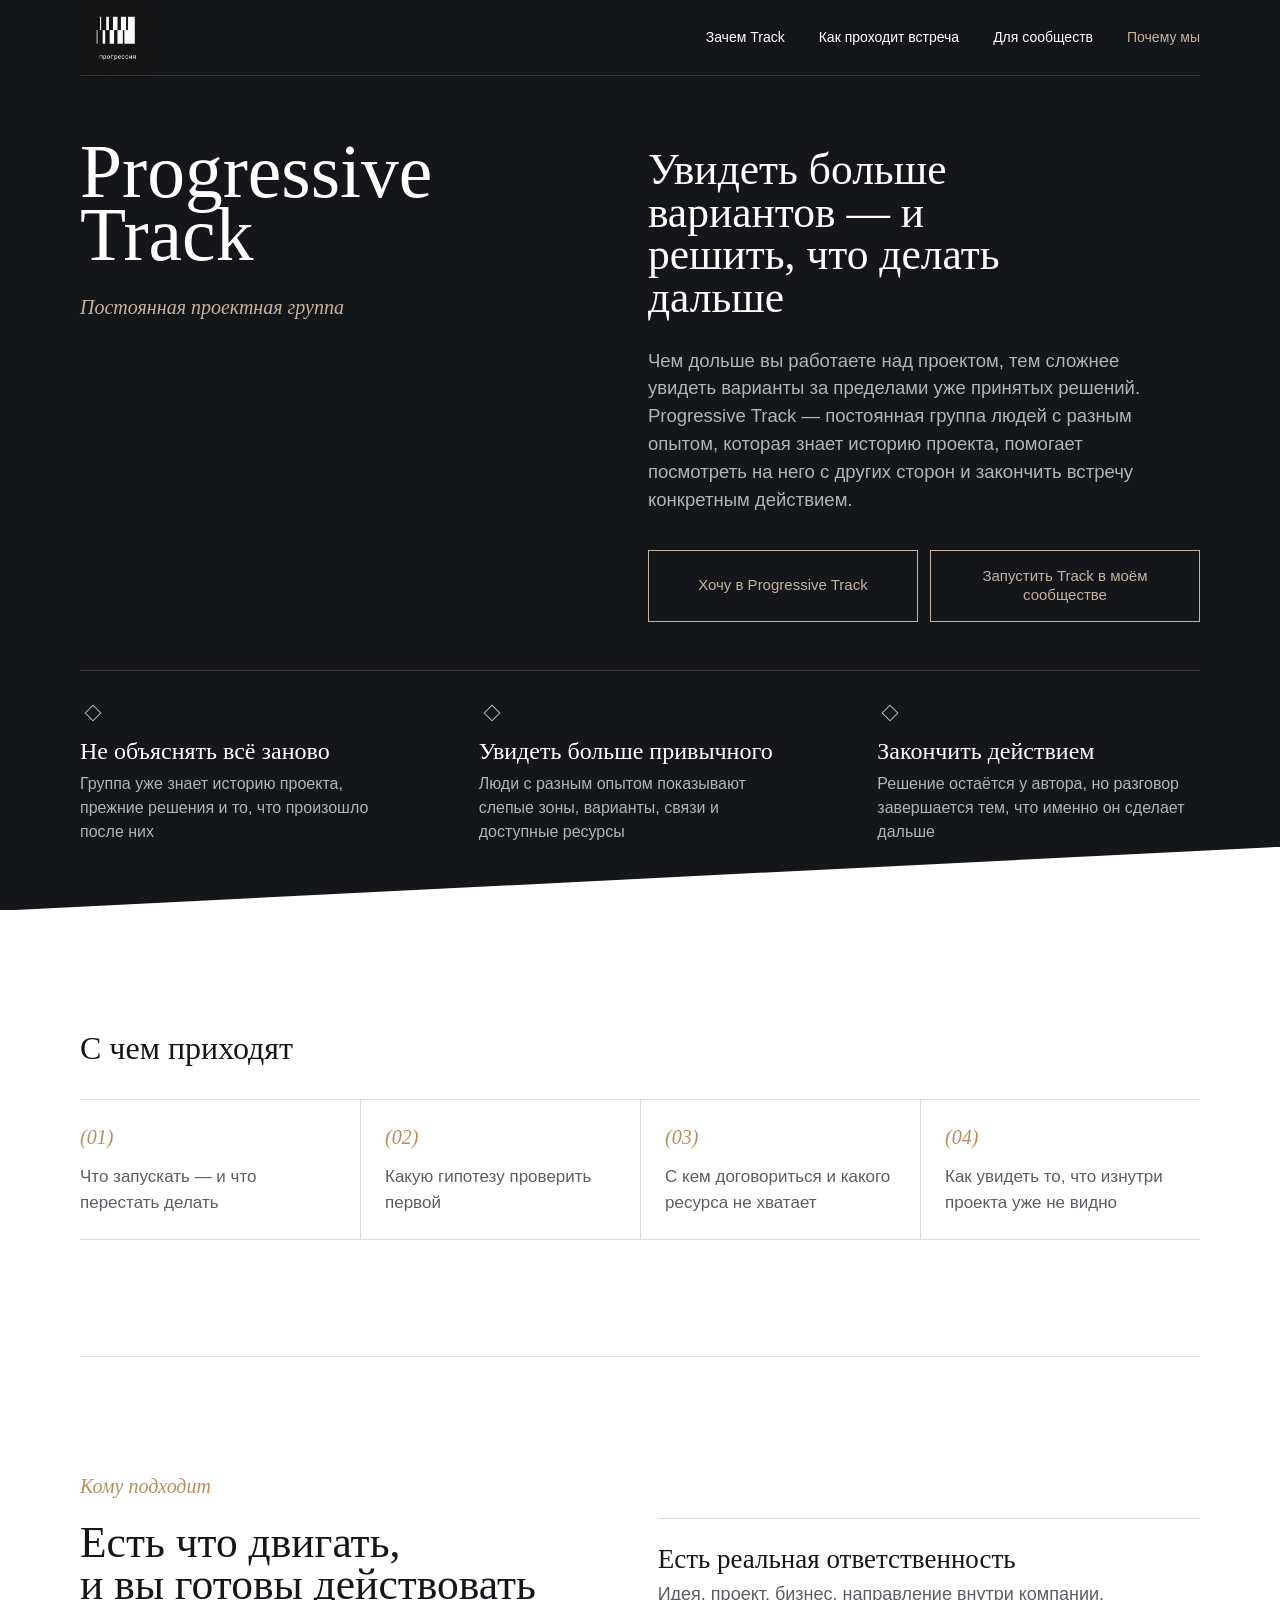
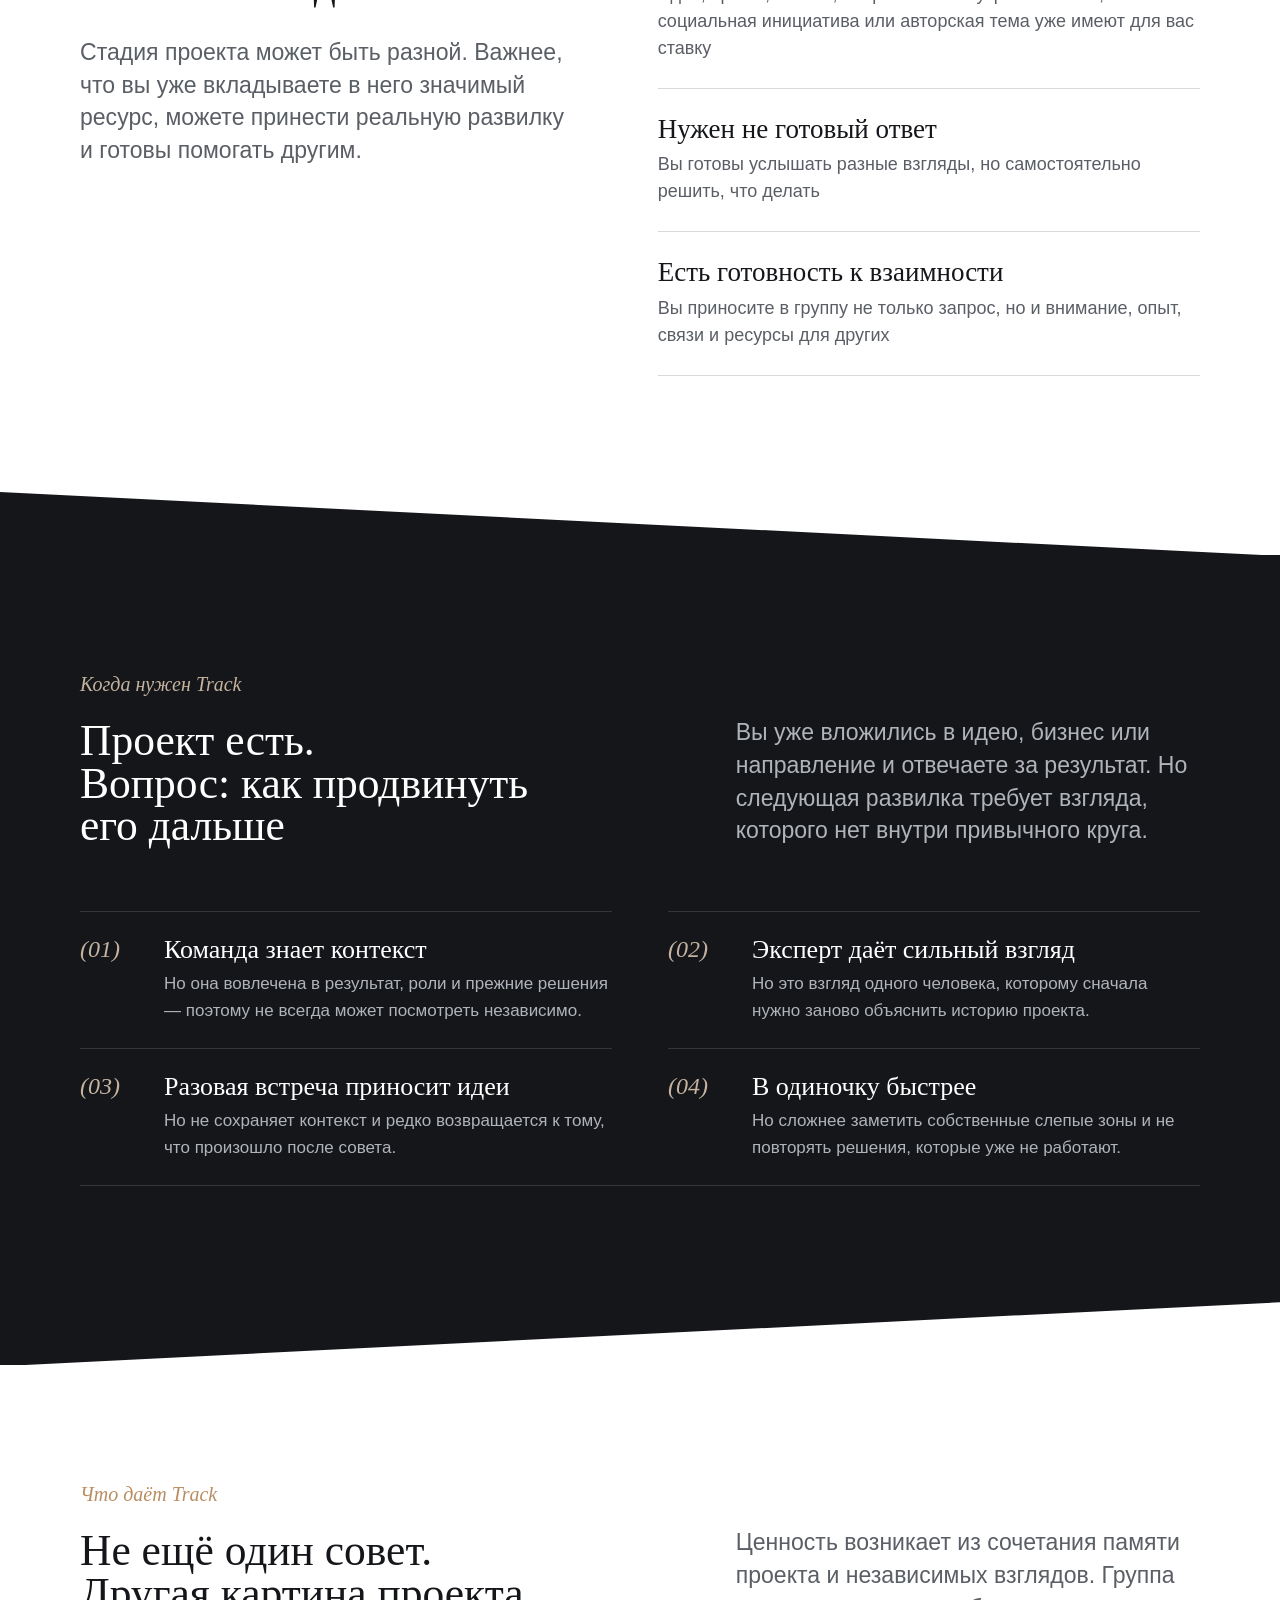
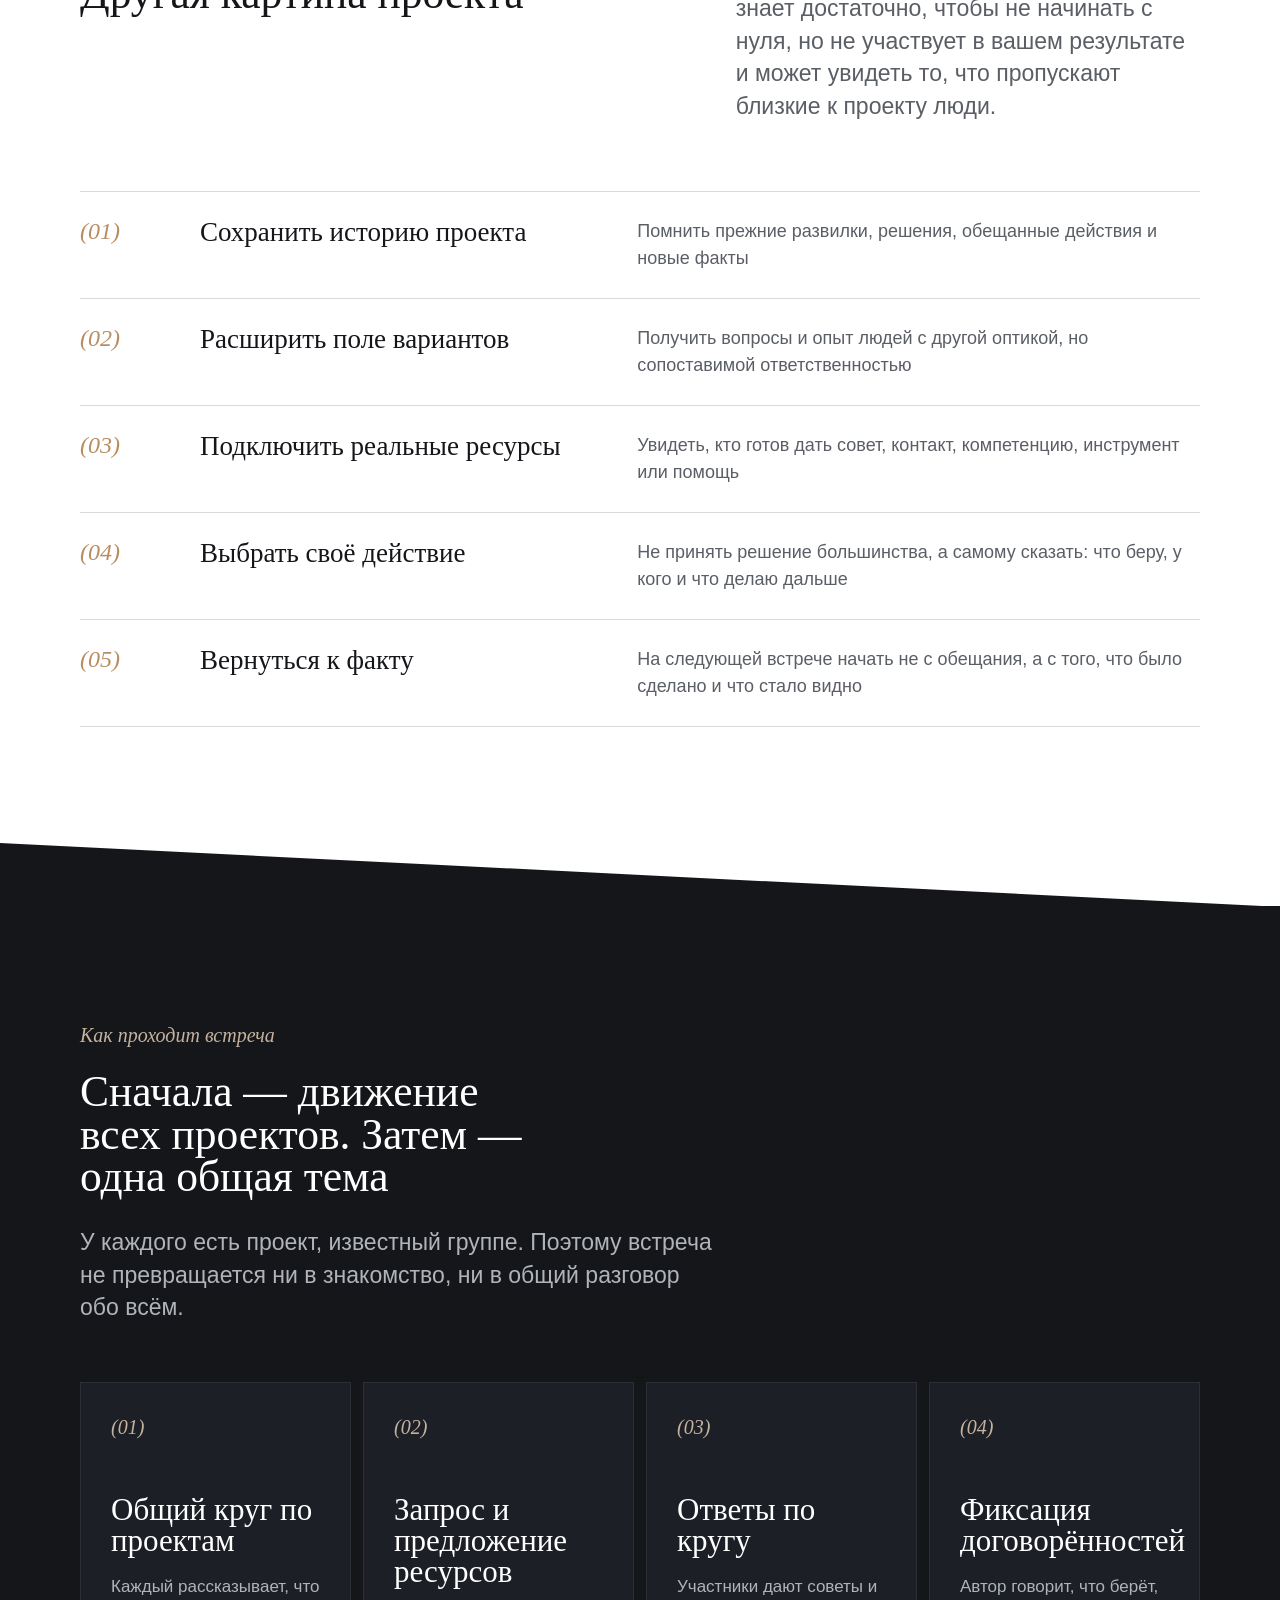
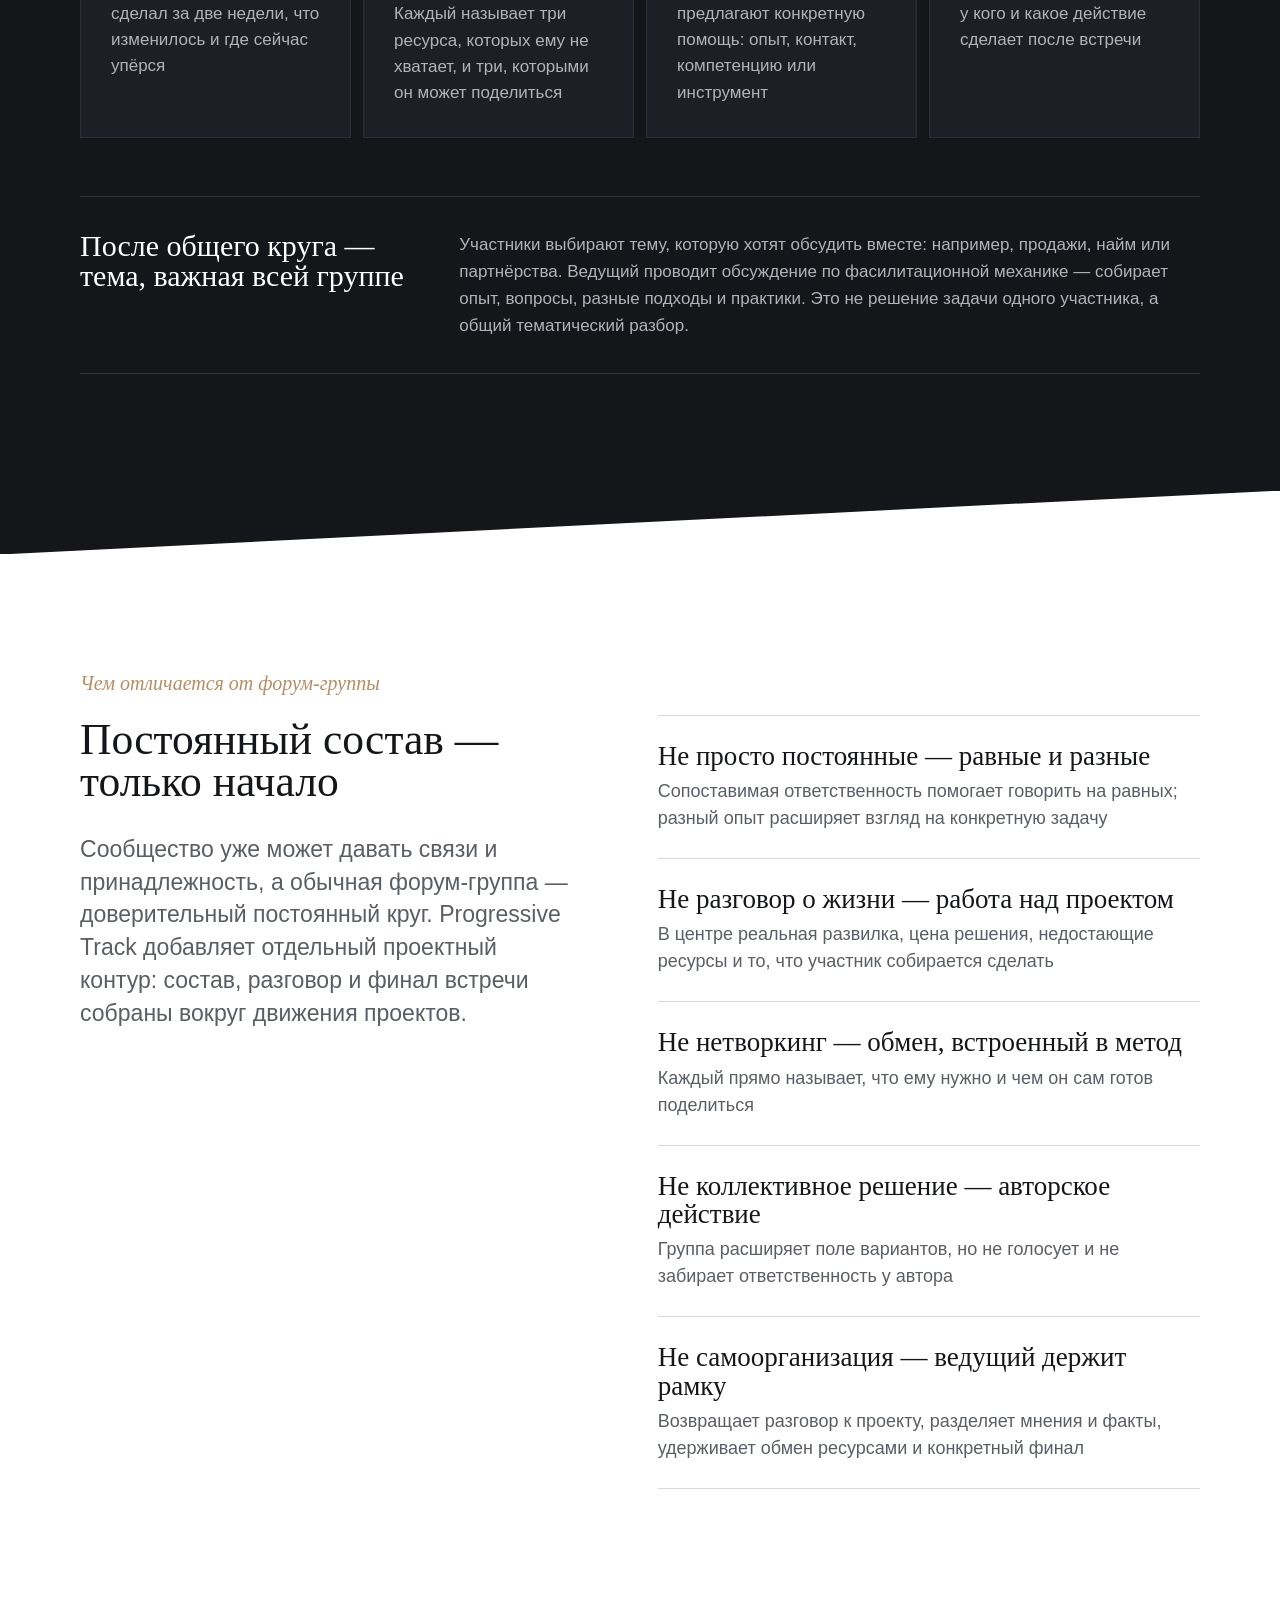
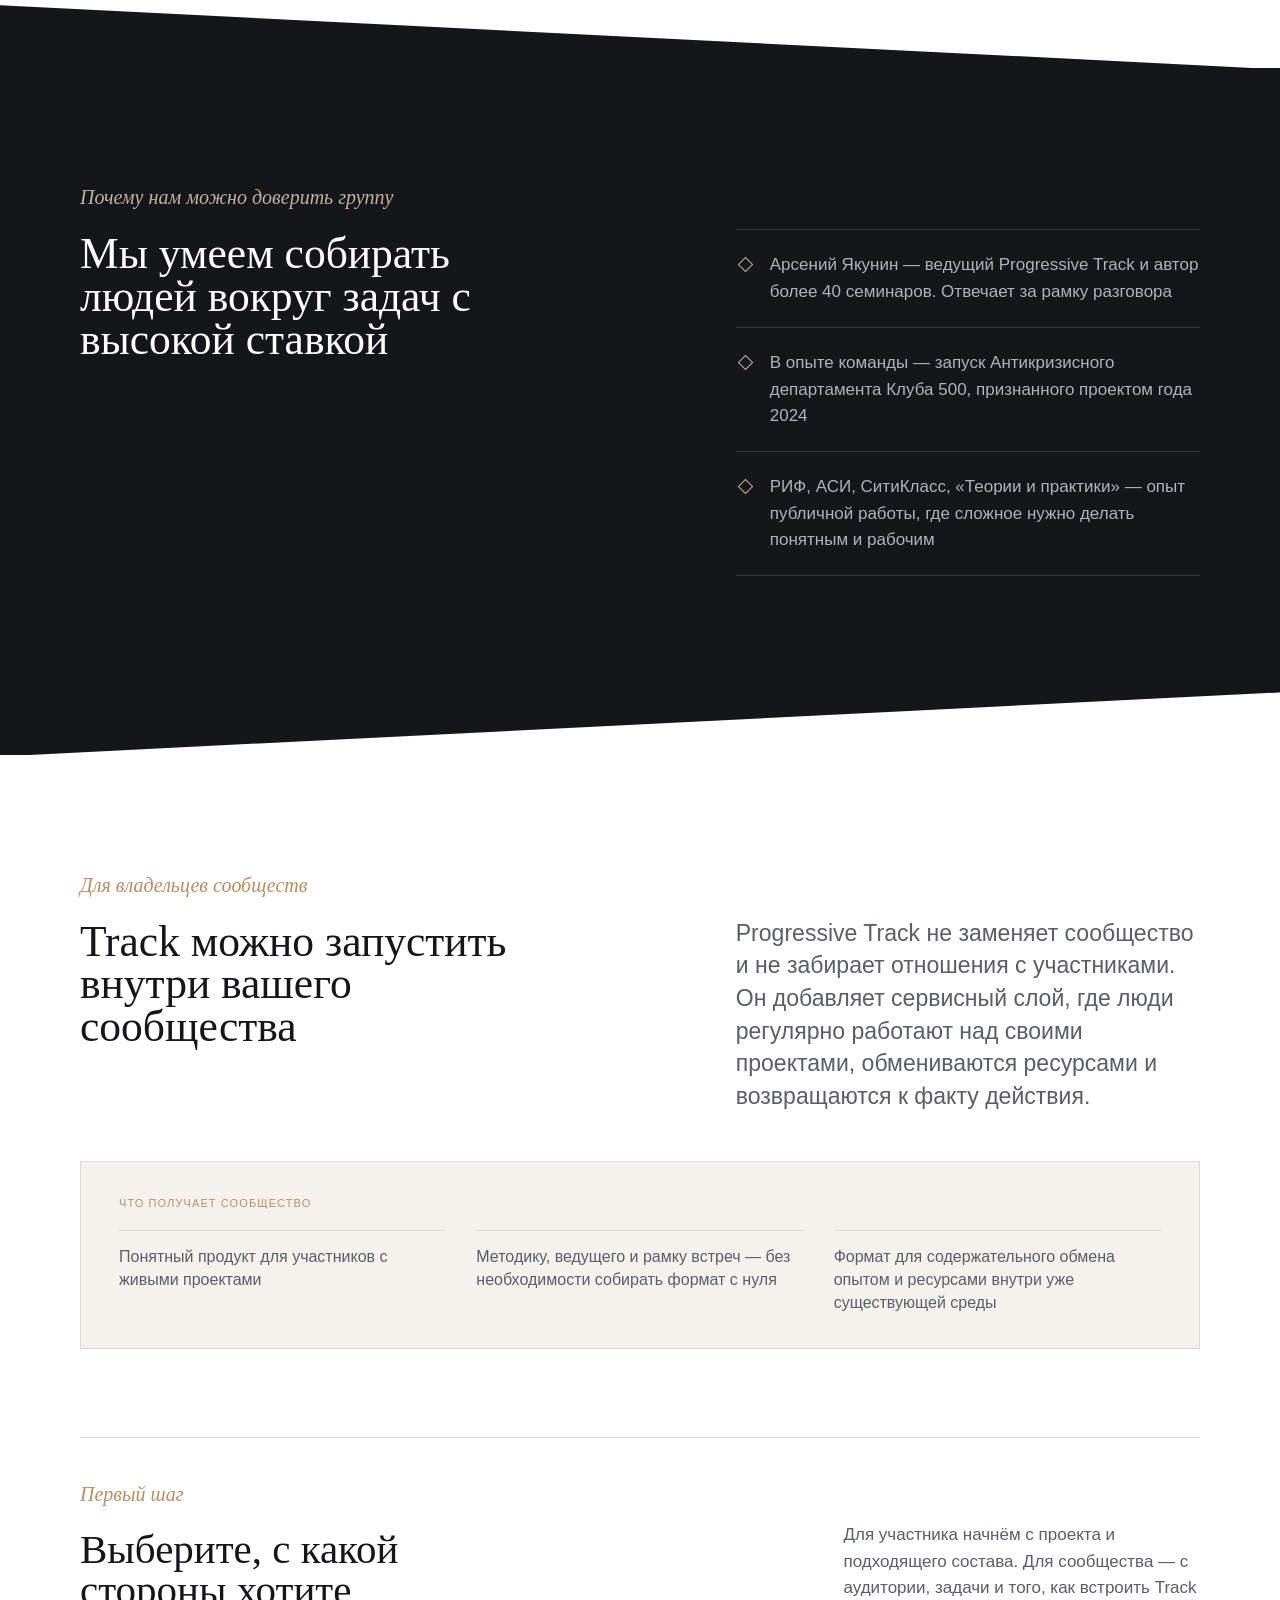
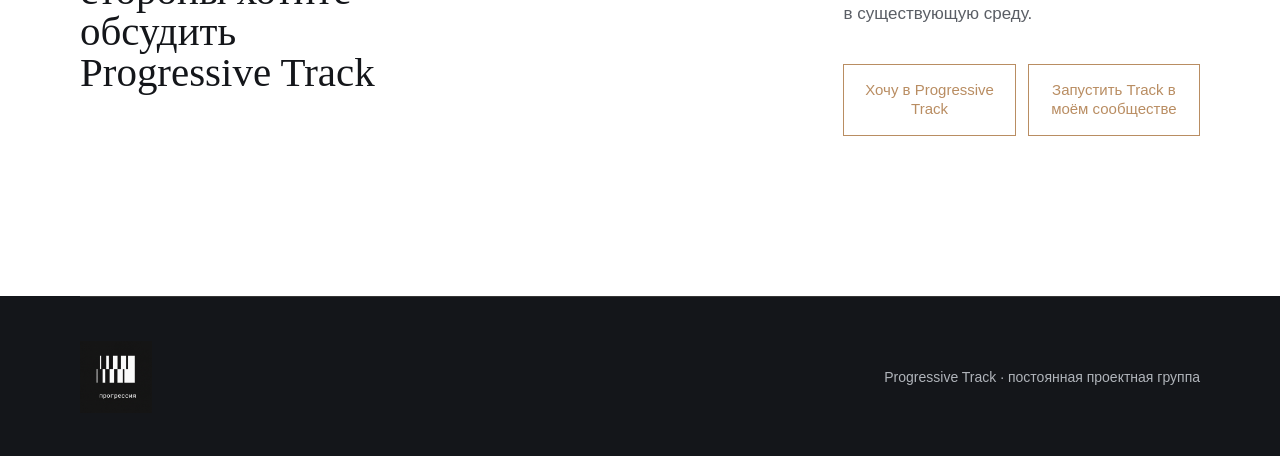
==== Progression/Progressive_Track/index.html @ 13e454b9 "Publish Progressive Track landing" ====
<!doctype html>
<html lang="ru">
<head>
  <meta charset="utf-8">
  <meta name="viewport" content="width=device-width,initial-scale=1">
  <meta name="description" content="Progressive Track — постоянная проектная группа, которая помогает увидеть варианты, выбрать действие и двигать значимый проект.">
  <title>Progressive Track — группа для решений и действий по проекту</title>
  <style>
    :root {
      --am-color-bg-dark: #14161A;
      --am-color-bg-panel: #1E1E1E;
      --am-color-bg-card: #1C1F26;
      --am-color-bg-light: #FFFFFF;
      --am-color-bg-warm: #F5F2EE;
      --am-color-accent: #C5B29F;
      --am-color-accent-strong: #B98D62;
      --am-color-text: #FFFFFF;
      --am-color-text-dark: #14161A;
      --am-color-muted: #B0B4BA;
      --am-color-text-muted-light: #5A5E65;
      --am-color-dim: #6A6E75;
      --am-color-line-light: #D9D9D9;
      --am-color-line-dark: #363636;
      --am-color-line-subtle: #2C2F35;
      --am-font-heading: "Cormorant", Georgia, "Times New Roman", serif;
      --am-font-body: "Manrope", "Helvetica Neue", Arial, sans-serif;
      --am-line: .5px;
      --am-diagonal-height: clamp(46px, 5vw, 76px);
      --page-wide: 1120px;
      --page-reading: 800px;
    }

    * { box-sizing: border-box; }

    html { scroll-behavior: smooth; }

    body {
      margin: 0;
      overflow-x: hidden;
      background: var(--am-color-bg-dark);
      color: var(--am-color-text);
      font-family: var(--am-font-body);
      font-size: 16px;
      font-weight: 300;
      line-height: 1.45;
      text-rendering: optimizeLegibility;
    }

    a { color: inherit; text-decoration: none; }
    button { font: inherit; }
    :focus-visible { outline: 1px solid var(--am-color-accent); outline-offset: 4px; }

    .am-page { min-height: 100vh; }
    .am-container-wide { width: min(calc(100% - 40px), var(--page-wide)); margin-inline: auto; }
    .am-container { width: min(calc(100% - 40px), var(--page-reading)); margin-inline: auto; }

    .am-section {
      position: relative;
      padding: clamp(82px, 9vw, 132px) 0;
    }

    .am-section--dark { background: var(--am-color-bg-dark); color: var(--am-color-text); }
    .am-section--light { background: var(--am-color-bg-light); color: var(--am-color-text-dark); }

    .am-diagonal-next-right-high,
    .am-diagonal-next-left-high {
      padding-bottom: calc(clamp(82px, 9vw, 132px) + var(--am-diagonal-height));
    }

    .am-diagonal-next-right-high > *,
    .am-diagonal-next-left-high > * { position: relative; z-index: 2; }

    .am-diagonal-next-right-high::after,
    .am-diagonal-next-left-high::after {
      position: absolute;
      z-index: 1;
      right: 0;
      bottom: -1px;
      left: 0;
      height: var(--am-diagonal-height);
      background: var(--next-surface);
      content: "";
    }

    .am-section--dark.am-diagonal-next-right-high,
    .am-section--dark.am-diagonal-next-left-high { --next-surface: var(--am-color-bg-light); }

    .am-section--light.am-diagonal-next-right-high,
    .am-section--light.am-diagonal-next-left-high { --next-surface: var(--am-color-bg-dark); }

    .am-diagonal-next-right-high::after {
      clip-path: polygon(0 100%, 100% 0, 100% 100%);
    }

    .am-diagonal-next-left-high::after {
      clip-path: polygon(0 0, 100% 100%, 0 100%);
    }

    .am-kicker {
      margin: 0 0 20px;
      color: var(--am-color-accent);
      font-family: var(--am-font-heading);
      font-size: 20px;
      font-style: italic;
      font-weight: 500;
    }

    .am-section--light .am-kicker { color: var(--am-color-accent-strong); }

    .am-h1,
    .am-h2,
    .am-h3 {
      margin: 0;
      font-family: var(--am-font-heading);
      font-weight: 500;
      letter-spacing: 0;
    }

    .am-h1 { max-width: 12ch; font-size: clamp(54px, 5.6vw, 82px); line-height: .88; }
    .am-h2 { max-width: 21ch; font-size: clamp(34px, 3.4vw, 46px); line-height: .98; }
    .am-h3 { font-size: clamp(30px, 3.2vw, 42px); line-height: 1; }

    .am-lead {
      max-width: 50ch;
      margin: 28px 0 0;
      color: var(--am-color-muted);
      font-size: clamp(18px, 1.8vw, 24px);
      line-height: 1.42;
    }

    .am-section--light .am-lead { color: var(--am-color-text-muted-light); }

    .am-header {
      display: flex;
      min-height: 76px;
      align-items: center;
      justify-content: space-between;
      gap: 32px;
      border-bottom: var(--am-line) solid var(--am-color-line-dark);
    }

    .progression-logo {
      display: block;
      width: 72px;
      height: 72px;
      flex: 0 0 auto;
      background: #FFFFFF url("[data-uri]") center/cover no-repeat;
    }

    .am-section--dark .progression-logo,
    .am-footer .progression-logo {
      background: transparent url("assets/progression-logo-white-source.png") center / cover no-repeat;
    }

    .am-section--light .progression-logo {
      background: transparent url("assets/progression-logo-black-source.png") center / cover no-repeat;
    }

    .am-nav { display: flex; gap: 34px; font-size: 14px; font-weight: 500; }
    .am-nav a:last-child { color: var(--am-color-accent); }
    .am-nav a:hover { color: var(--am-color-accent); }

    .track-hero {
      min-height: 100svh;
      padding: 0;
    }

    .track-hero-main {
      display: grid;
      grid-template-columns: minmax(0, .82fr) minmax(420px, 1fr);
      gap: clamp(76px, 9vw, 124px);
      align-items: start;
      padding: clamp(46px, 5vw, 64px) 0 48px;
    }

    .track-hero-name {
      max-width: 7ch;
      min-width: 0;
      font-size: clamp(68px, 5.9vw, 84px);
      line-height: .84;
    }

    .track-hero-copy { padding-top: 8px; }
    .track-hero-copy .am-h2 { max-width: 18ch; font-size: clamp(36px, 3.4vw, 46px); line-height: .98; }
    .track-hero .am-lead { max-width: 52ch; font-size: clamp(17px, 1.45vw, 20px); line-height: 1.5; }

    .am-actions {
      display: flex;
      flex-wrap: wrap;
      gap: 12px;
      margin-top: 36px;
    }

    .am-btn {
      display: inline-flex;
      min-height: 62px;
      align-items: center;
      justify-content: center;
      padding: 18px 30px;
      border: var(--am-line) solid var(--am-color-accent);
      border-radius: 0;
      background: transparent;
      color: var(--am-color-accent);
      font-family: var(--am-font-body);
      font-size: 15px;
      font-weight: 500;
      cursor: pointer;
    }

    .am-btn--border { border: var(--am-line) solid var(--am-color-accent); }
    .am-btn:hover { color: var(--am-color-text); }
    .am-section--light .am-btn { color: var(--am-color-accent-strong); }
    .am-section--light .am-btn,
    .am-section--light .am-btn--border { border-color: var(--am-color-accent-strong); }
    .am-section--light .am-btn:hover { color: var(--am-color-text-dark); }

    .track-dual-actions {
      display: grid;
      grid-template-columns: repeat(2, minmax(0, 1fr));
      width: 100%;
      gap: 12px;
    }

    .track-dual-actions .am-btn {
      width: 100%;
      min-height: 72px;
      padding: 16px 18px;
      text-align: center;
      line-height: 1.25;
    }

    .track-entry-questions {
      margin-top: 64px;
      padding: 34px 0 0;
      border-top: var(--am-line) solid var(--am-color-line-light);
    }

    .track-entry-questions--early {
      margin: 0 0 clamp(82px, 9vw, 124px);
      padding: 0 0 clamp(82px, 9vw, 124px);
      border-top: 0;
      border-bottom: var(--am-line) solid var(--am-color-line-light);
    }

    .track-entry-questions h3 {
      margin: 0 0 28px;
      font-family: var(--am-font-heading);
      font-size: 32px;
      font-weight: 500;
    }

    .track-entry-questions__grid {
      display: grid;
      grid-template-columns: repeat(4, minmax(0, 1fr));
      border-bottom: var(--am-line) solid var(--am-color-line-light);
    }

    .track-entry-question {
      min-height: 126px;
      margin: 0;
      padding: 22px 24px 24px 0;
      border-top: var(--am-line) solid var(--am-color-line-light);
      color: var(--am-color-text-muted-light);
      font-size: 17px;
      line-height: 1.5;
    }

    .track-entry-question + .track-entry-question { padding-left: 24px; border-left: var(--am-line) solid var(--am-color-line-light); }
    .track-entry-question span { display: block; margin-bottom: 12px; color: var(--am-color-accent-strong); font-family: var(--am-font-heading); font-size: 20px; font-style: italic; }

    .track-hero-subline { margin-top: 26px; }

    .track-mobile-brief { display: none; }

    .track-hero-signals {
      display: grid;
      grid-template-columns: repeat(3, minmax(0, 1fr));
      gap: clamp(34px, 6vw, 76px);
      padding: 34px 0 66px;
      border-top: var(--am-line) solid var(--am-color-line-dark);
    }

    .track-signal { position: relative; padding-top: 34px; }

    .track-signal::before {
      position: absolute;
      top: 2px;
      left: 7px;
      width: 10px;
      height: 10px;
      border: var(--am-line) solid var(--am-color-muted);
      content: "";
      transform: rotate(45deg);
    }

    .track-signal h3 {
      margin: 0 0 8px;
      font-family: var(--am-font-heading);
      font-size: 24px;
      font-weight: 500;
      line-height: 1.05;
    }

    .track-signal p { margin: 0; color: var(--am-color-muted); font-size: 16px; line-height: 1.5; }

    .track-section-intro {
      display: grid;
      grid-template-columns: minmax(0, 1fr) minmax(320px, .82fr);
      gap: clamp(48px, 7vw, 96px);
      align-items: start;
    }

    .track-difference {
      padding-bottom: clamp(84px, 9vw, 128px);
      border-bottom: var(--am-line) solid var(--am-color-line-light);
    }

    .track-difference-head {
      display: grid;
      grid-template-columns: minmax(0, 1fr) minmax(320px, .82fr);
      gap: clamp(48px, 7vw, 96px);
      align-items: start;
    }

    .track-difference-head .am-lead { margin: 46px 0 0; }

    .track-difference-list {
      display: grid;
      grid-template-columns: repeat(2, minmax(0, 1fr));
      gap: 0 56px;
      margin-top: 64px;
      border-bottom: var(--am-line) solid var(--am-color-line-light);
    }

    .track-difference--dark .track-difference-list,
    .track-difference--dark .track-difference-item { border-color: var(--am-color-line-dark); }
    .track-difference--dark .track-difference-item p { color: var(--am-color-muted); }
    .track-difference--dark .am-number { color: var(--am-color-accent); }

    .track-difference-item {
      display: grid;
      grid-template-columns: 62px 1fr;
      gap: 22px;
      padding: 24px 0;
      border-top: var(--am-line) solid var(--am-color-line-light);
      align-items: start;
    }

    .track-difference-item h3 {
      margin: 0 0 8px;
      font-family: var(--am-font-heading);
      font-size: 26px;
      font-weight: 500;
      line-height: 1.05;
    }

    .track-difference-item p { margin: 0; color: var(--am-color-text-muted-light); font-size: 17px; line-height: 1.55; }

    .track-meeting-flow { padding-top: clamp(84px, 9vw, 128px); }
    .track-meeting-flow--section { padding-top: 0; }

    .track-section-intro .am-lead { margin: 46px 0 0; }

    .am-row-list { margin: 68px 0 0; padding: 0; list-style: none; }

    .am-row-item {
      display: grid;
      grid-template-columns: 88px minmax(240px, .72fr) minmax(320px, 1fr);
      gap: 32px;
      padding: 26px 0;
      border-bottom: var(--am-line) solid var(--am-color-line-light);
      align-items: start;
    }

    .am-row-item:first-child { border-top: var(--am-line) solid var(--am-color-line-light); }

    .am-number {
      color: var(--am-color-accent-strong);
      font-family: var(--am-font-heading);
      font-size: 24px;
      font-style: italic;
      font-weight: 500;
      line-height: 1.1;
    }

    .am-row-title {
      margin: 0;
      font-family: var(--am-font-heading);
      font-size: 27px;
      font-weight: 500;
      line-height: 1.1;
    }

    .am-row-note { margin: 0; color: var(--am-color-text-muted-light); font-size: 18px; line-height: 1.5; }

    .am-output-box {
      margin-top: 48px;
      padding: 34px 38px;
      border: var(--am-line) solid var(--am-color-line-light);
      background: var(--am-color-bg-warm);
      color: var(--am-color-text-dark);
    }

    .am-output-box__label {
      display: block;
      margin-bottom: 18px;
      color: var(--am-color-accent-strong);
      font-size: 11px;
      font-weight: 500;
      letter-spacing: .1em;
      text-transform: uppercase;
    }

    .track-output-line {
      display: grid;
      grid-template-columns: repeat(3, minmax(0, 1fr));
      gap: 30px;
    }

    .track-output-line p {
      margin: 0;
      padding-top: 14px;
      border-top: var(--am-line) solid var(--am-color-line-light);
      color: var(--am-color-text-muted-light);
    }

    .track-dark-intro { max-width: 930px; }

    .am-stage-grid {
      display: grid;
      grid-template-columns: repeat(4, minmax(0, 1fr));
      gap: 12px;
      margin-top: 58px;
    }

    .am-stage-card {
      display: flex;
      flex-direction: column;
      min-height: 300px;
      padding: 30px;
      border: var(--am-line) solid var(--am-color-line-subtle);
      background: var(--am-color-bg-card);
      color: var(--am-color-text);
    }

    .am-stage-card__num {
      color: var(--am-color-accent);
      font-family: var(--am-font-heading);
      font-size: 20px;
      font-style: italic;
    }

    .am-stage-card__title {
      min-height: 66px;
      margin: 52px 0 14px;
      font-family: var(--am-font-heading);
      font-size: 31px;
      font-weight: 500;
      line-height: 1;
    }

    .am-stage-card p { margin: 0; color: var(--am-color-muted); font-size: 17px; line-height: 1.55; }

    .track-facilitator {
      display: grid;
      grid-template-columns: minmax(180px, .45fr) minmax(0, 1fr);
      gap: 46px;
      margin-top: 58px;
      padding: 34px 0;
      border-top: var(--am-line) solid var(--am-color-line-dark);
      border-bottom: var(--am-line) solid var(--am-color-line-dark);
    }

    .track-facilitator h3 {
      margin: 0;
      font-family: var(--am-font-heading);
      font-size: 30px;
      font-weight: 500;
      line-height: 1;
    }

    .track-facilitator p { margin: 0; color: var(--am-color-muted); font-size: 17px; line-height: 1.6; }

    .track-proof-list {
      margin-top: 46px;
      border-bottom: var(--am-line) solid var(--am-color-line-dark);
    }

    .track-proof-item {
      position: relative;
      margin: 0;
      padding: 22px 0 22px 34px;
      border-top: var(--am-line) solid var(--am-color-line-dark);
      color: var(--am-color-muted);
      font-size: 17px;
      line-height: 1.55;
    }

    .track-proof-item::before {
      position: absolute;
      top: 29px;
      left: 4px;
      width: 9px;
      height: 9px;
      border: var(--am-line) solid var(--am-color-accent);
      content: "";
      transform: rotate(45deg);
    }

    .track-context-grid {
      display: grid;
      grid-template-columns: minmax(0, .9fr) minmax(360px, 1fr);
      gap: clamp(52px, 7vw, 96px);
      align-items: start;
    }

    .track-context-grid .am-lead { margin-top: 30px; }

    .track-early-fit {
      margin-bottom: 0;
      padding-bottom: 0;
      border-bottom: 0;
    }

    .track-context-list { margin-top: 46px; border-bottom: var(--am-line) solid var(--am-color-line-light); }

    .track-context-item {
      padding: 26px 0;
      border-top: var(--am-line) solid var(--am-color-line-light);
    }

    .track-context-item h3 {
      margin: 0 0 8px;
      font-family: var(--am-font-heading);
      font-size: 27px;
      font-weight: 500;
      line-height: 1.05;
    }

    .track-context-item p { margin: 0; color: var(--am-color-text-muted-light); font-size: 18px; line-height: 1.5; }

    .track-cta {
      display: grid;
      grid-template-columns: 1fr minmax(300px, .55fr);
      gap: clamp(50px, 9vw, 120px);
      align-items: start;
      margin-top: 88px;
      padding-top: 42px;
      border-top: var(--am-line) solid var(--am-color-line-light);
    }

    .track-cta .am-h3 { max-width: 16ch; }

    .track-cta-note { margin-top: 42px; }
    .track-cta-note p { margin: 0 0 20px; color: var(--am-color-text-muted-light); font-size: 17px; line-height: 1.55; }
    .track-copy-status { min-height: 1.5em; margin: 14px 0 0; color: var(--am-color-text-muted-light); font-size: 13px; }

    .am-footer {
      display: flex;
      min-height: 160px;
      align-items: center;
      justify-content: space-between;
      gap: 30px;
      border-top: var(--am-line) solid var(--am-color-line-dark);
      color: var(--am-color-muted);
    }

    .am-footer p { margin: 0; font-size: 14px; }

    .track-skip {
      position: fixed;
      z-index: 200;
      top: 10px;
      left: 10px;
      padding: 10px 14px;
      background: var(--am-color-bg-light);
      color: var(--am-color-text-dark);
      clip-path: inset(100%);
      transform: translateY(-160%);
    }

    .track-skip:focus-visible { clip-path: none; transform: translateY(0); }

    @media (max-width: 900px) {
      .track-hero-main,
      .track-difference-head,
      .track-section-intro,
      .track-context-grid,
      .track-cta { grid-template-columns: 1fr; }

      .track-hero-main { gap: 54px; }
      .track-entry-questions__grid { grid-template-columns: repeat(2, minmax(0, 1fr)); }
      .am-row-item { grid-template-columns: 70px 1fr; }
      .am-row-note { grid-column: 2; }
      .track-section-intro .am-lead,
      .track-difference-head .am-lead,
      .track-cta-note,
      .track-context-list,
      .track-proof-list { margin-top: 0; }
      .track-context-grid { gap: 56px; }
      .am-stage-grid { grid-template-columns: repeat(2, minmax(0, 1fr)); }
    }

    @media (max-width: 680px) {
      .am-container,
      .am-container-wide { width: min(calc(100% - 32px), var(--page-wide)); }

      .am-section { padding: 76px 0; }
      .am-diagonal-next-right-high,
      .am-diagonal-next-left-high { padding-bottom: calc(76px + var(--am-diagonal-height)); }

      .am-header { min-height: 72px; }
      .progression-logo { width: 64px; height: 64px; }
      .am-nav { display: none; }

      .track-hero-main {
        display: block;
        padding: 42px 0 36px;
      }

      .am-h1 { font-size: clamp(44px, 12.5vw, 54px); }
      .am-h2 { font-size: clamp(34px, 10vw, 42px); }
      .track-hero-name { font-size: clamp(58px, 17vw, 68px); }
      .track-hero-copy { margin-top: 42px; padding-top: 0; }
      .track-hero-copy .am-h2 { font-size: clamp(34px, 10vw, 42px); }
      .am-lead { margin-top: 20px; font-size: 18px; line-height: 1.42; }
      .am-actions { margin-top: 26px; }
      .am-btn { width: 100%; min-height: 56px; padding: 16px 18px; }
      .track-dual-actions { grid-template-columns: 1fr; }
      .track-dual-actions .am-btn { min-height: 64px; }

      .track-mobile-brief {
        display: grid;
        gap: 8px;
        margin-top: 24px;
        padding: 16px 0;
        border-top: var(--am-line) solid var(--am-color-line-dark);
        border-bottom: var(--am-line) solid var(--am-color-line-dark);
        color: var(--am-color-muted);
        font-size: 13px;
      }

      .track-mobile-brief strong { color: var(--am-color-accent); font-weight: 500; }

      .track-entry-questions { margin-top: 48px; }
      .track-entry-questions--early { margin-top: 0; }
      .track-entry-questions__grid { grid-template-columns: 1fr; }
      .track-entry-question,
      .track-entry-question + .track-entry-question { min-height: 0; padding: 20px 0; border-left: 0; }

      .track-hero-signals {
        grid-template-columns: 1fr;
        gap: 0;
        padding: 10px 0 58px;
      }

      .track-signal {
        padding: 28px 0 24px 28px;
        border-top: var(--am-line) solid var(--am-color-line-dark);
      }

      .track-signal::before { top: 34px; left: 6px; }
      .track-signal h3 { font-size: 24px; }

      .track-section-intro { gap: 28px; }
      .track-difference-head { gap: 28px; }
      .track-difference-list { grid-template-columns: 1fr; margin-top: 44px; }
      .track-difference-item { grid-template-columns: 52px 1fr; gap: 16px; }
      .am-row-list { margin-top: 44px; }

      .am-row-item {
        grid-template-columns: 1fr;
        gap: 12px;
        padding: 24px 0;
      }

      .am-row-note { grid-column: auto; }
      .am-row-title { font-size: 27px; }
      .track-output-line,
      .am-stage-grid { grid-template-columns: 1fr; }

      .am-output-box { padding: 28px 24px; }
      .track-output-line { gap: 18px; }
      .am-stage-card { min-height: 0; }
      .am-stage-card__title { min-height: 0; margin-top: 40px; }
      .track-facilitator { grid-template-columns: 1fr; gap: 18px; }
      .track-context-grid { gap: 44px; }
      .track-cta { margin-top: 62px; gap: 36px; }
      .am-footer { min-height: 150px; align-items: flex-start; flex-direction: column; justify-content: center; }
    }

    @media (prefers-reduced-motion: reduce) {
      html { scroll-behavior: auto; }
      *, *::before, *::after { transition-duration: .01ms !important; }
    }
  </style>
</head>
<body>
  <a class="track-skip" href="#main">К основному содержанию</a>

  <main class="am-page" id="main">
    <section class="am-section am-section--dark am-diagonal-next-right-high track-hero" id="start">
      <div class="am-container-wide">
        <header class="am-header">
          <a class="progression-logo" href="#start" aria-label="Progressive Track — в начало"></a>
          <nav class="am-nav" aria-label="Разделы страницы">
            <a href="#value">Зачем Track</a>
            <a href="#meeting">Как проходит встреча</a>
            <a href="#community">Для сообществ</a>
            <a href="#experience">Почему мы</a>
          </nav>
        </header>

        <div class="track-hero-main">
          <div>
            <h1 class="am-h1 track-hero-name">Progressive Track</h1>
            <p class="am-kicker track-hero-subline">Постоянная проектная группа</p>
          </div>

          <div class="track-hero-copy">
            <h2 class="am-h2">Увидеть больше вариантов — и решить, что делать дальше</h2>
            <p class="am-lead">Чем дольше вы работаете над проектом, тем сложнее увидеть варианты за пределами уже принятых решений. Progressive Track — постоянная группа людей с разным опытом, которая знает историю проекта, помогает посмотреть на него с других сторон и закончить встречу конкретным действием.</p>

            <div class="am-actions track-dual-actions">
              <a class="am-btn am-btn--border" href="#contact">Хочу в Progressive Track</a>
              <a class="am-btn am-btn--border" href="#community">Запустить Track в моём сообществе</a>
            </div>
          </div>
        </div>

        <div class="track-hero-signals" aria-label="Что меняется после работы группы">
          <article class="track-signal">
            <h3>Не объяснять всё заново</h3>
            <p>Группа уже знает историю проекта, прежние решения и то, что произошло после них</p>
          </article>
          <article class="track-signal">
            <h3>Увидеть больше привычного</h3>
            <p>Люди с разным опытом показывают слепые зоны, варианты, связи и доступные ресурсы</p>
          </article>
          <article class="track-signal">
            <h3>Закончить действием</h3>
            <p>Решение остаётся у автора, но разговор завершается тем, что именно он сделает дальше</p>
          </article>
        </div>
      </div>
    </section>

    <section class="am-section am-section--light am-diagonal-next-left-high" id="entry">
      <div class="am-container-wide">
        <div class="track-entry-questions track-entry-questions--early" aria-label="С какими вопросами приходят в Track">
          <h3>С чем приходят</h3>
          <div class="track-entry-questions__grid">
            <p class="track-entry-question"><span>(01)</span>Что запускать — и что перестать делать</p>
            <p class="track-entry-question"><span>(02)</span>Какую гипотезу проверить первой</p>
            <p class="track-entry-question"><span>(03)</span>С кем договориться и какого ресурса не хватает</p>
            <p class="track-entry-question"><span>(04)</span>Как увидеть то, что изнутри проекта уже не видно</p>
          </div>
        </div>

        <div class="track-context-grid track-early-fit" id="fit">
          <div>
            <p class="am-kicker">Кому подходит</p>
            <h2 class="am-h2">Есть что двигать,<br>и вы готовы действовать</h2>
            <p class="am-lead">Стадия проекта может быть разной. Важнее, что вы уже вкладываете в него значимый ресурс, можете принести реальную развилку и готовы помогать другим.</p>
          </div>
          <div class="track-context-list">
            <article class="track-context-item"><h3>Есть реальная ответственность</h3><p>Идея, проект, бизнес, направление внутри компании, социальная инициатива или авторская тема уже имеют для вас ставку</p></article>
            <article class="track-context-item"><h3>Нужен не готовый ответ</h3><p>Вы готовы услышать разные взгляды, но самостоятельно решить, что делать</p></article>
            <article class="track-context-item"><h3>Есть готовность к взаимности</h3><p>Вы приносите в группу не только запрос, но и внимание, опыт, связи и ресурсы для других</p></article>
          </div>
        </div>
      </div>
    </section>

    <section class="am-section am-section--dark am-diagonal-next-right-high track-difference--dark" id="value">
      <div class="am-container-wide">
        <div class="track-difference-head">
          <div>
            <p class="am-kicker">Когда нужен Track</p>
            <h2 class="am-h2">Проект есть.<br>Вопрос: как продвинуть его дальше</h2>
          </div>
          <p class="am-lead">Вы уже вложились в идею, бизнес или направление и отвечаете за результат. Но следующая развилка требует взгляда, которого нет внутри привычного круга.</p>
        </div>

        <div class="track-difference-list">
          <article class="track-difference-item">
            <span class="am-number">(01)</span>
            <div><h3>Команда знает контекст</h3><p>Но она вовлечена в результат, роли и прежние решения — поэтому не всегда может посмотреть независимо.</p></div>
          </article>
          <article class="track-difference-item">
            <span class="am-number">(02)</span>
            <div><h3>Эксперт даёт сильный взгляд</h3><p>Но это взгляд одного человека, которому сначала нужно заново объяснить историю проекта.</p></div>
          </article>
          <article class="track-difference-item">
            <span class="am-number">(03)</span>
            <div><h3>Разовая встреча приносит идеи</h3><p>Но не сохраняет контекст и редко возвращается к тому, что произошло после совета.</p></div>
          </article>
          <article class="track-difference-item">
            <span class="am-number">(04)</span>
            <div><h3>В одиночку быстрее</h3><p>Но сложнее заметить собственные слепые зоны и не повторять решения, которые уже не работают.</p></div>
          </article>
        </div>
      </div>
    </section>

    <section class="am-section am-section--light am-diagonal-next-left-high" id="benefits">
      <div class="am-container-wide">
        <div class="track-meeting-flow track-meeting-flow--section">
          <div class="track-section-intro">
            <div>
              <p class="am-kicker">Что даёт Track</p>
              <h2 class="am-h2">Не ещё один совет. Другая картина проекта</h2>
            </div>
            <p class="am-lead">Ценность возникает из сочетания памяти проекта и независимых взглядов. Группа знает достаточно, чтобы не начинать с нуля, но не участвует в вашем результате и может увидеть то, что пропускают близкие к проекту люди.</p>
          </div>

          <ol class="am-row-list">
            <li class="am-row-item"><span class="am-number">(01)</span><h3 class="am-row-title">Сохранить историю проекта</h3><p class="am-row-note">Помнить прежние развилки, решения, обещанные действия и новые факты</p></li>
            <li class="am-row-item"><span class="am-number">(02)</span><h3 class="am-row-title">Расширить поле вариантов</h3><p class="am-row-note">Получить вопросы и опыт людей с другой оптикой, но сопоставимой ответственностью</p></li>
            <li class="am-row-item"><span class="am-number">(03)</span><h3 class="am-row-title">Подключить реальные ресурсы</h3><p class="am-row-note">Увидеть, кто готов дать совет, контакт, компетенцию, инструмент или помощь</p></li>
            <li class="am-row-item"><span class="am-number">(04)</span><h3 class="am-row-title">Выбрать своё действие</h3><p class="am-row-note">Не принять решение большинства, а самому сказать: что беру, у кого и что делаю дальше</p></li>
            <li class="am-row-item"><span class="am-number">(05)</span><h3 class="am-row-title">Вернуться к факту</h3><p class="am-row-note">На следующей встрече начать не с обещания, а с того, что было сделано и что стало видно</p></li>
          </ol>
        </div>
      </div>
    </section>

    <section class="am-section am-section--dark am-diagonal-next-right-high" id="meeting">
      <div class="am-container-wide">
        <div class="track-dark-intro">
          <p class="am-kicker">Как проходит встреча</p>
          <h2 class="am-h2">Сначала — движение всех проектов. Затем — одна общая тема</h2>
          <p class="am-lead">У каждого есть проект, известный группе. Поэтому встреча не превращается ни в знакомство, ни в общий разговор обо всём.</p>
        </div>

        <div class="am-stage-grid">
          <article class="am-stage-card"><span class="am-stage-card__num">(01)</span><h3 class="am-stage-card__title">Общий круг по проектам</h3><p>Каждый рассказывает, что сделал за две недели, что изменилось и где сейчас упёрся</p></article>
          <article class="am-stage-card"><span class="am-stage-card__num">(02)</span><h3 class="am-stage-card__title">Запрос и предложение ресурсов</h3><p>Каждый называет три ресурса, которых ему не хватает, и три, которыми он может поделиться</p></article>
          <article class="am-stage-card"><span class="am-stage-card__num">(03)</span><h3 class="am-stage-card__title">Ответы по кругу</h3><p>Участники дают советы и предлагают конкретную помощь: опыт, контакт, компетенцию или инструмент</p></article>
          <article class="am-stage-card"><span class="am-stage-card__num">(04)</span><h3 class="am-stage-card__title">Фиксация договорённостей</h3><p>Автор говорит, что берёт, у кого и какое действие сделает после встречи</p></article>
        </div>

        <div class="track-facilitator">
          <h3>После общего круга — тема, важная всей группе</h3>
          <p>Участники выбирают тему, которую хотят обсудить вместе: например, продажи, найм или партнёрства. Ведущий проводит обсуждение по фасилитационной механике — собирает опыт, вопросы, разные подходы и практики. Это не решение задачи одного участника, а общий тематический разбор.</p>
        </div>

      </div>
    </section>

    <section class="am-section am-section--light am-diagonal-next-left-high" id="difference">
      <div class="am-container-wide">
        <div class="track-context-grid">
          <div>
            <p class="am-kicker">Чем отличается от форум-группы</p>
            <h2 class="am-h2">Постоянный состав — только начало</h2>
            <p class="am-lead">Сообщество уже может давать связи и принадлежность, а обычная форум-группа — доверительный постоянный круг. Progressive Track добавляет отдельный проектный контур: состав, разговор и финал встречи собраны вокруг движения проектов.</p>
          </div>

          <div class="track-context-list">
            <article class="track-context-item"><h3>Не просто постоянные — равные и разные</h3><p>Сопоставимая ответственность помогает говорить на равных; разный опыт расширяет взгляд на конкретную задачу</p></article>
            <article class="track-context-item"><h3>Не разговор о жизни — работа над проектом</h3><p>В центре реальная развилка, цена решения, недостающие ресурсы и то, что участник собирается сделать</p></article>
            <article class="track-context-item"><h3>Не нетворкинг — обмен, встроенный в метод</h3><p>Каждый прямо называет, что ему нужно и чем он сам готов поделиться</p></article>
            <article class="track-context-item"><h3>Не коллективное решение — авторское действие</h3><p>Группа расширяет поле вариантов, но не голосует и не забирает ответственность у автора</p></article>
            <article class="track-context-item"><h3>Не самоорганизация — ведущий держит рамку</h3><p>Возвращает разговор к проекту, разделяет мнения и факты, удерживает обмен ресурсами и конкретный финал</p></article>
          </div>
        </div>
      </div>
    </section>

    <section class="am-section am-section--dark am-diagonal-next-right-high" id="experience">
      <div class="am-container-wide">
        <div class="track-section-intro">
          <div>
            <p class="am-kicker">Почему нам можно доверить группу</p>
            <h2 class="am-h2">Мы умеем собирать людей вокруг задач с высокой ставкой</h2>
          </div>
          <div class="track-proof-list">
            <p class="track-proof-item">Арсений Якунин — ведущий Progressive Track и автор более 40 семинаров. Отвечает за рамку разговора</p>
            <p class="track-proof-item">В опыте команды — запуск Антикризисного департамента Клуба 500, признанного проектом года 2024</p>
            <p class="track-proof-item">РИФ, АСИ, СитиКласс, «Теории и практики» — опыт публичной работы, где сложное нужно делать понятным и рабочим</p>
          </div>
        </div>
      </div>
    </section>

    <section class="am-section am-section--light">
      <div class="am-container-wide">
        <div id="community">
          <div class="track-section-intro">
            <div>
              <p class="am-kicker">Для владельцев сообществ</p>
              <h2 class="am-h2">Track можно запустить внутри вашего сообщества</h2>
            </div>
            <p class="am-lead">Progressive Track не заменяет сообщество и не забирает отношения с участниками. Он добавляет сервисный слой, где люди регулярно работают над своими проектами, обмениваются ресурсами и возвращаются к факту действия.</p>
          </div>

          <div class="am-output-box">
            <span class="am-output-box__label">Что получает сообщество</span>
            <div class="track-output-line">
              <p>Понятный продукт для участников с живыми проектами</p>
              <p>Методику, ведущего и рамку встреч — без необходимости собирать формат с нуля</p>
              <p>Формат для содержательного обмена опытом и ресурсами внутри уже существующей среды</p>
            </div>
          </div>
        </div>

        <div class="track-cta" id="contact">
          <div>
            <p class="am-kicker">Первый шаг</p>
            <h2 class="am-h3">Выберите, с какой стороны хотите обсудить Progressive Track</h2>
          </div>
          <div class="track-cta-note">
            <p>Для участника начнём с проекта и подходящего состава. Для сообщества — с аудитории, задачи и того, как встроить Track в существующую среду.</p>
            <div class="am-actions track-dual-actions">
              <button class="am-btn am-btn--border" type="button" data-copy-message="participant">Хочу в Progressive Track</button>
              <button class="am-btn am-btn--border" type="button" data-copy-message="community">Запустить Track в моём сообществе</button>
            </div>
            <p class="track-copy-status" role="status" aria-live="polite" data-copy-status></p>
          </div>
        </div>
      </div>
    </section>

    <footer class="am-container-wide am-footer">
      <a class="progression-logo" href="#start" aria-label="Progressive Track — в начало"></a>
      <p>Progressive Track · постоянная проектная группа</p>
    </footer>
  </main>

  <script>
    (() => {
      const buttons = document.querySelectorAll("[data-copy-message]");
      const status = document.querySelector("[data-copy-status]");
      const messages = {
        participant: "Хочу обсудить участие в Progressive Track и понять, какая группа подойдёт моему проекту.",
        community: "Хочу обсудить, как запустить Progressive Track внутри моего сообщества."
      };

      if (!buttons.length || !status) return;

      buttons.forEach((button) => {
        button.addEventListener("click", async () => {
          const message = messages[button.dataset.copyMessage];
          try {
            await navigator.clipboard.writeText(message);
            status.textContent = "Сообщение скопировано. Можно отправить его в ответ.";
          } catch (error) {
            status.textContent = message;
          }
        });
      });
    })();
  </script>
</body>
</html>
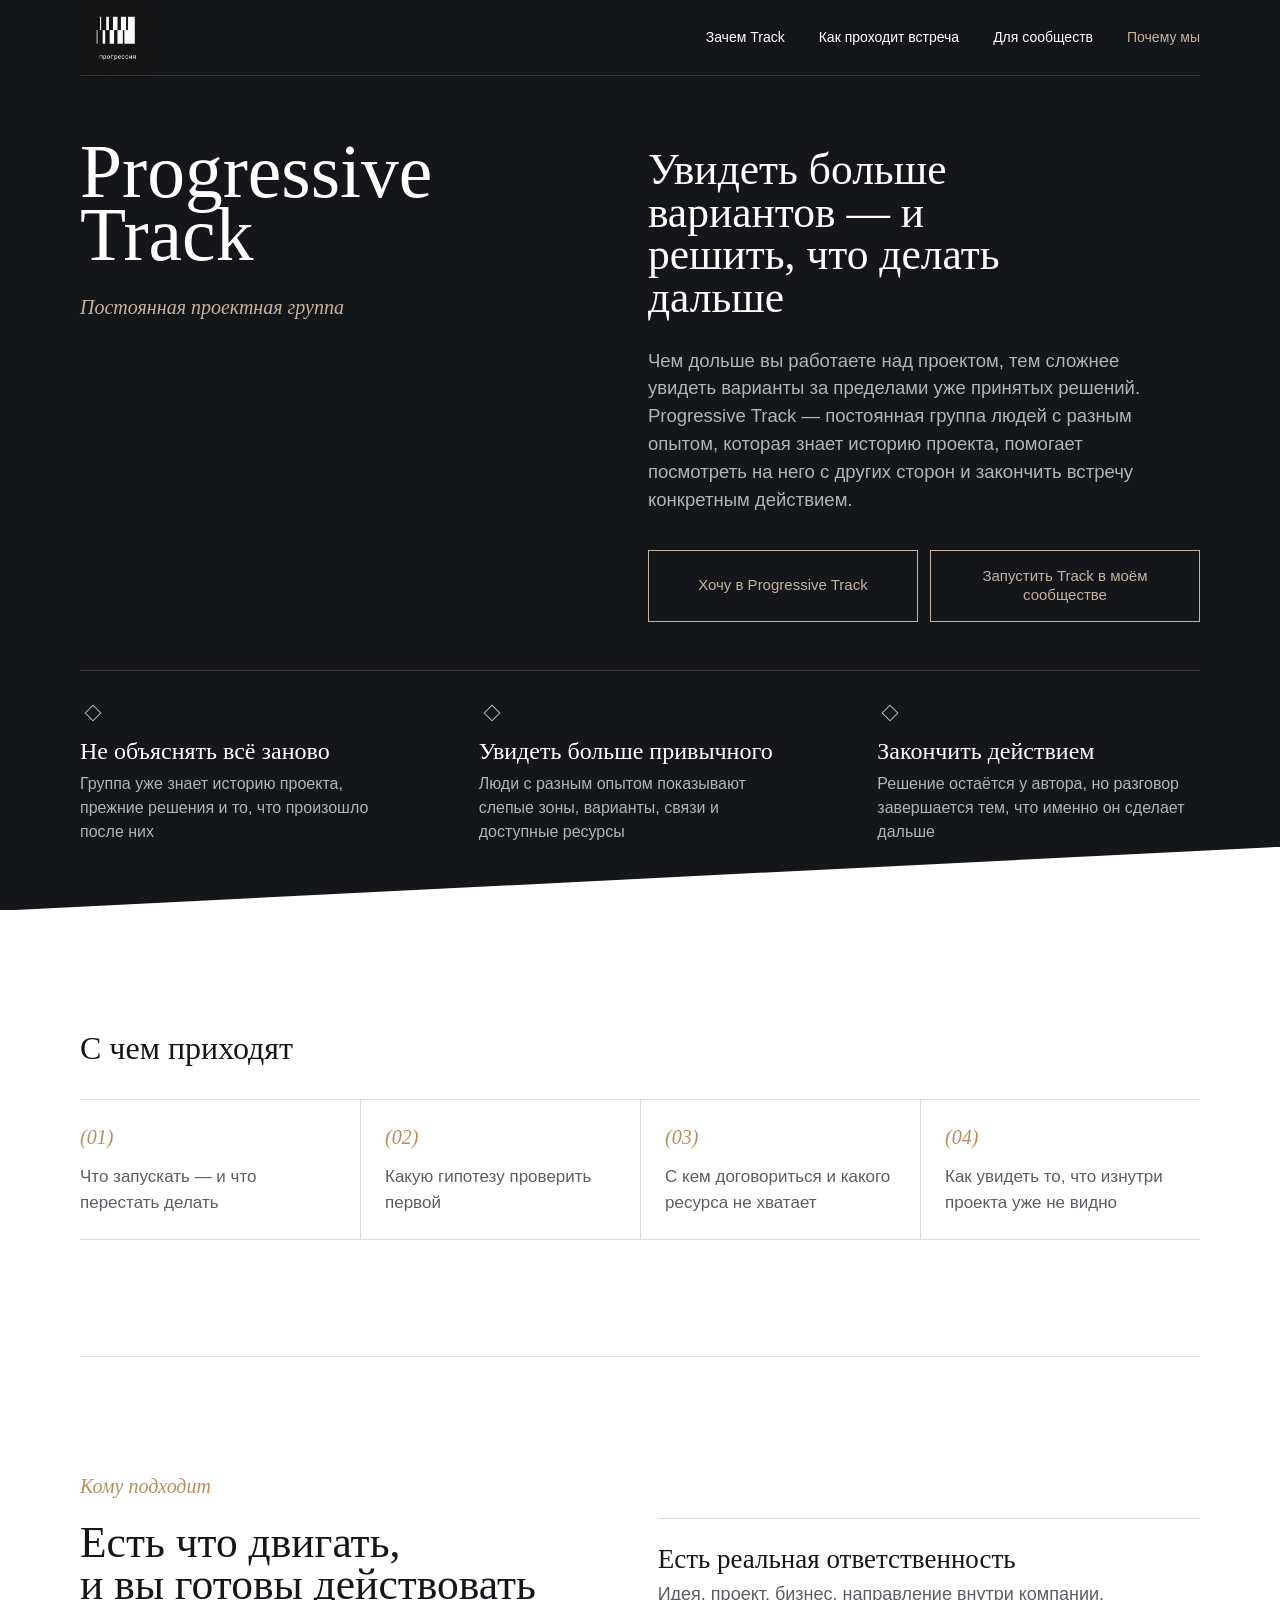
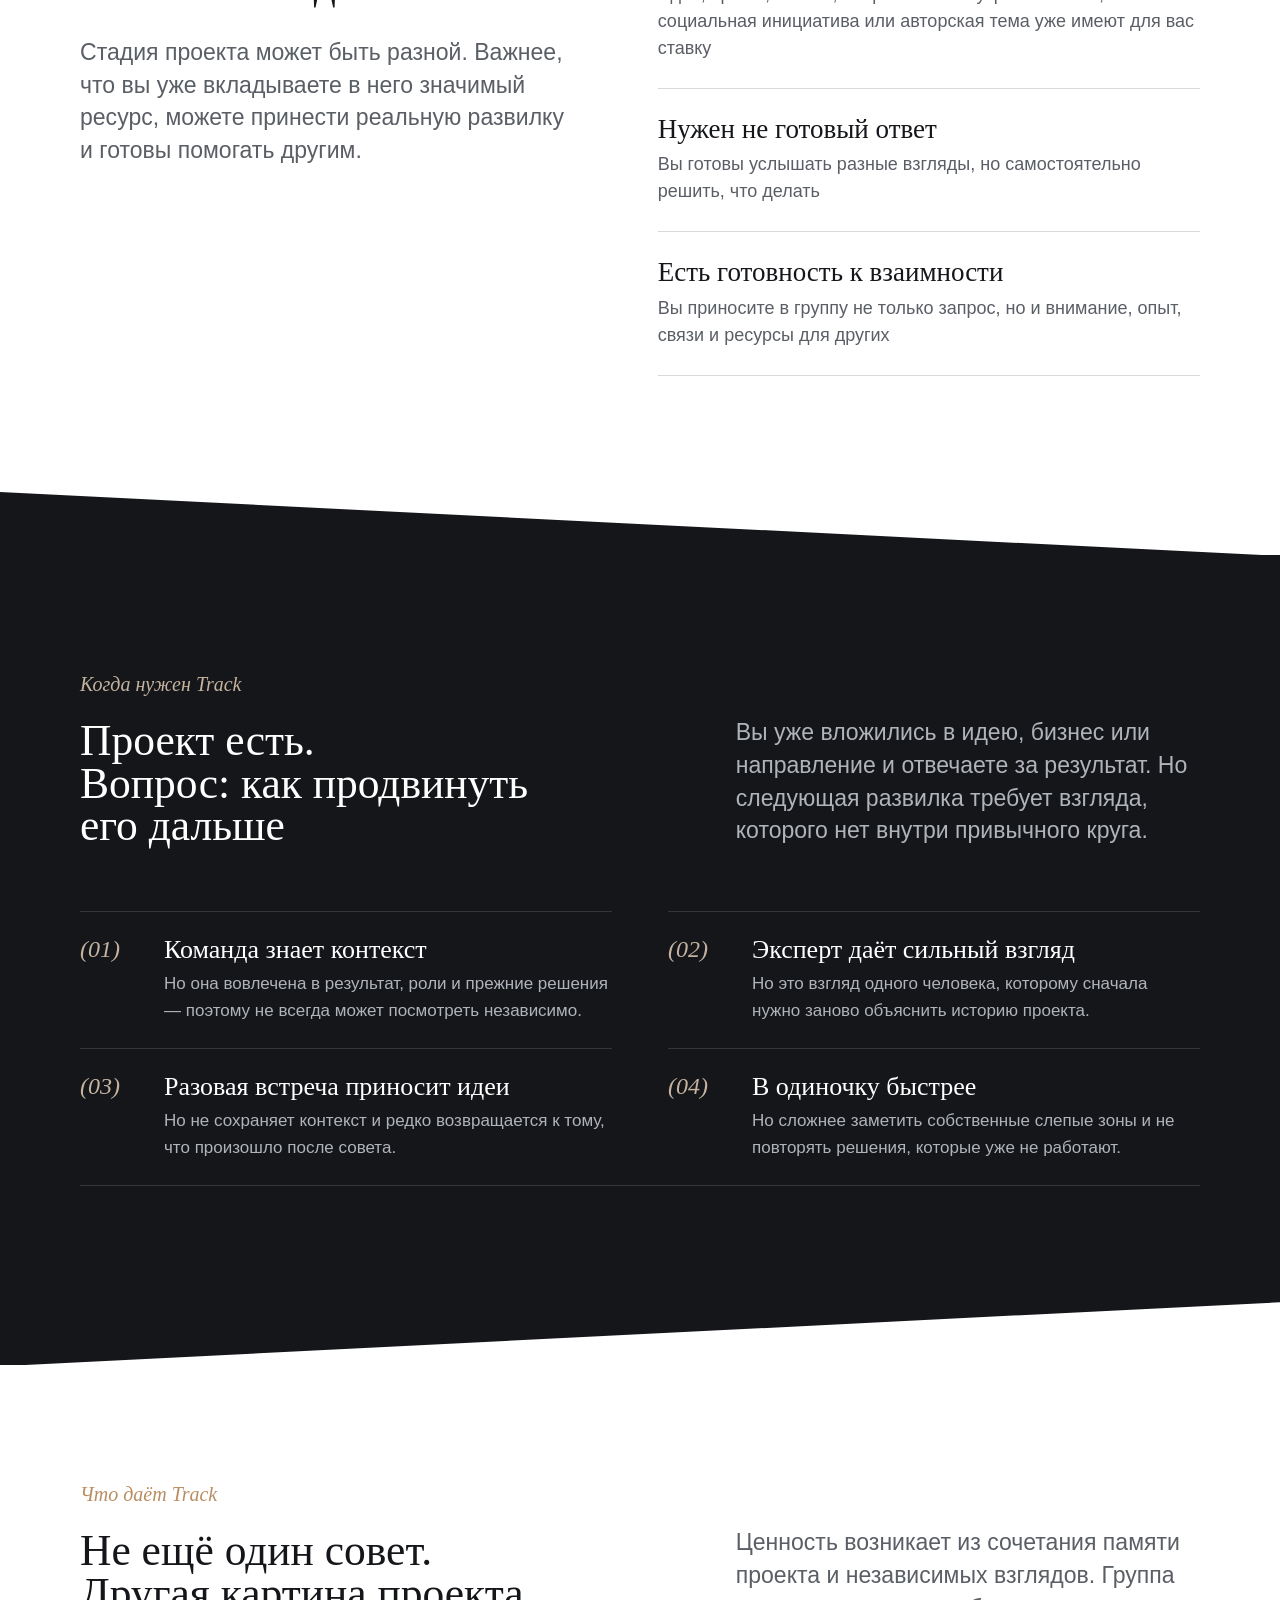
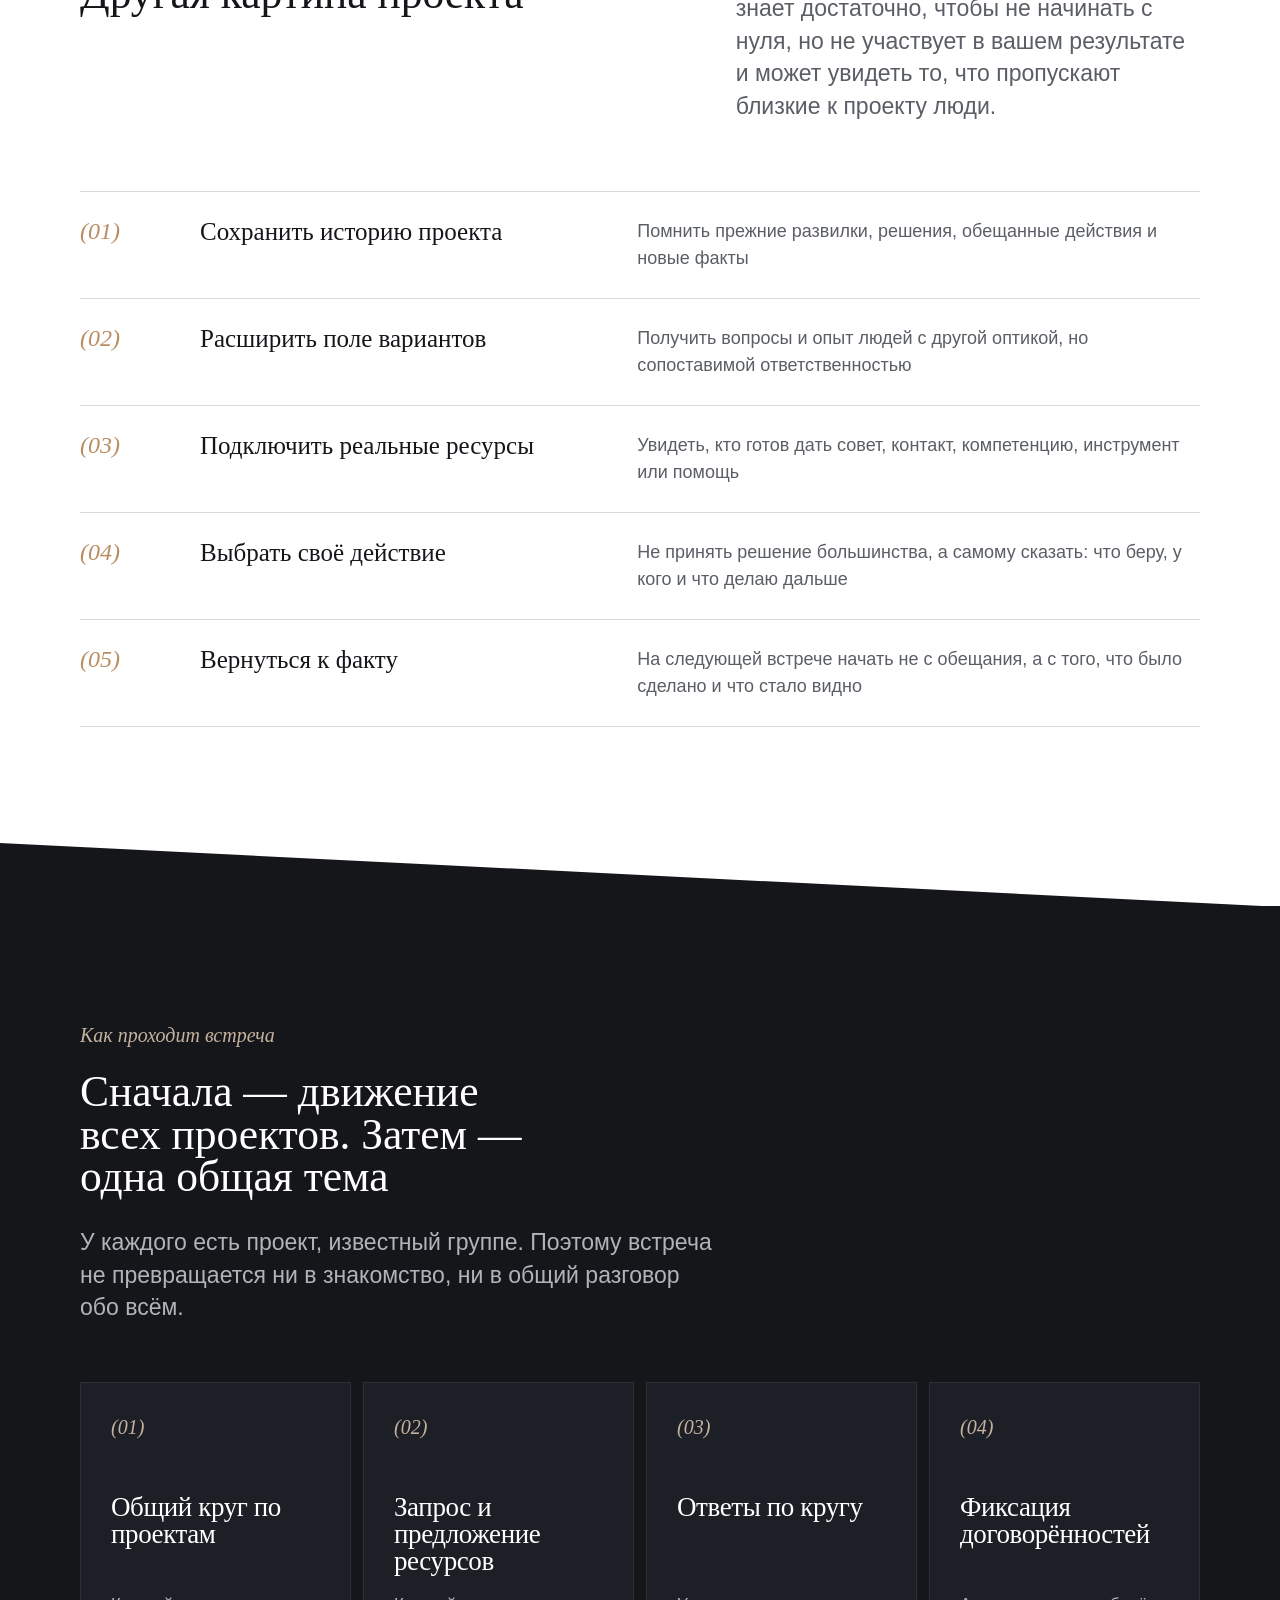
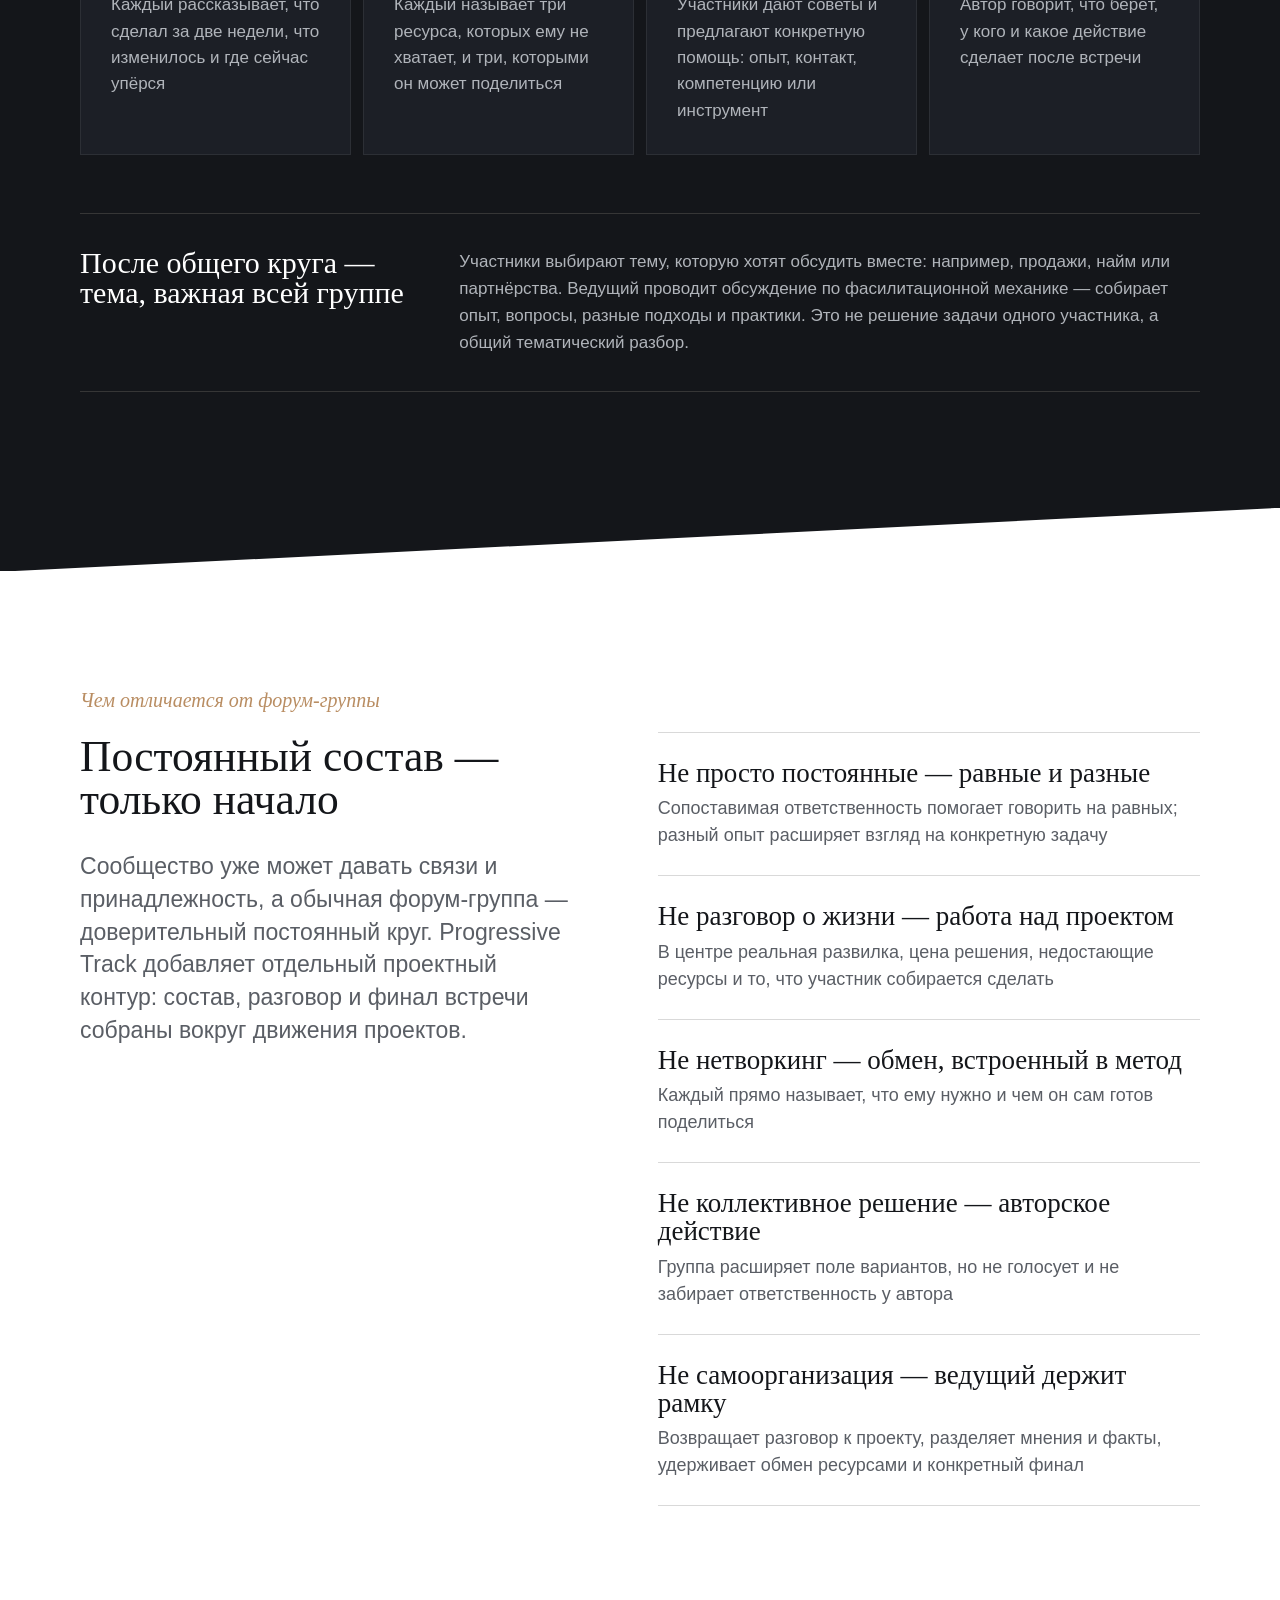
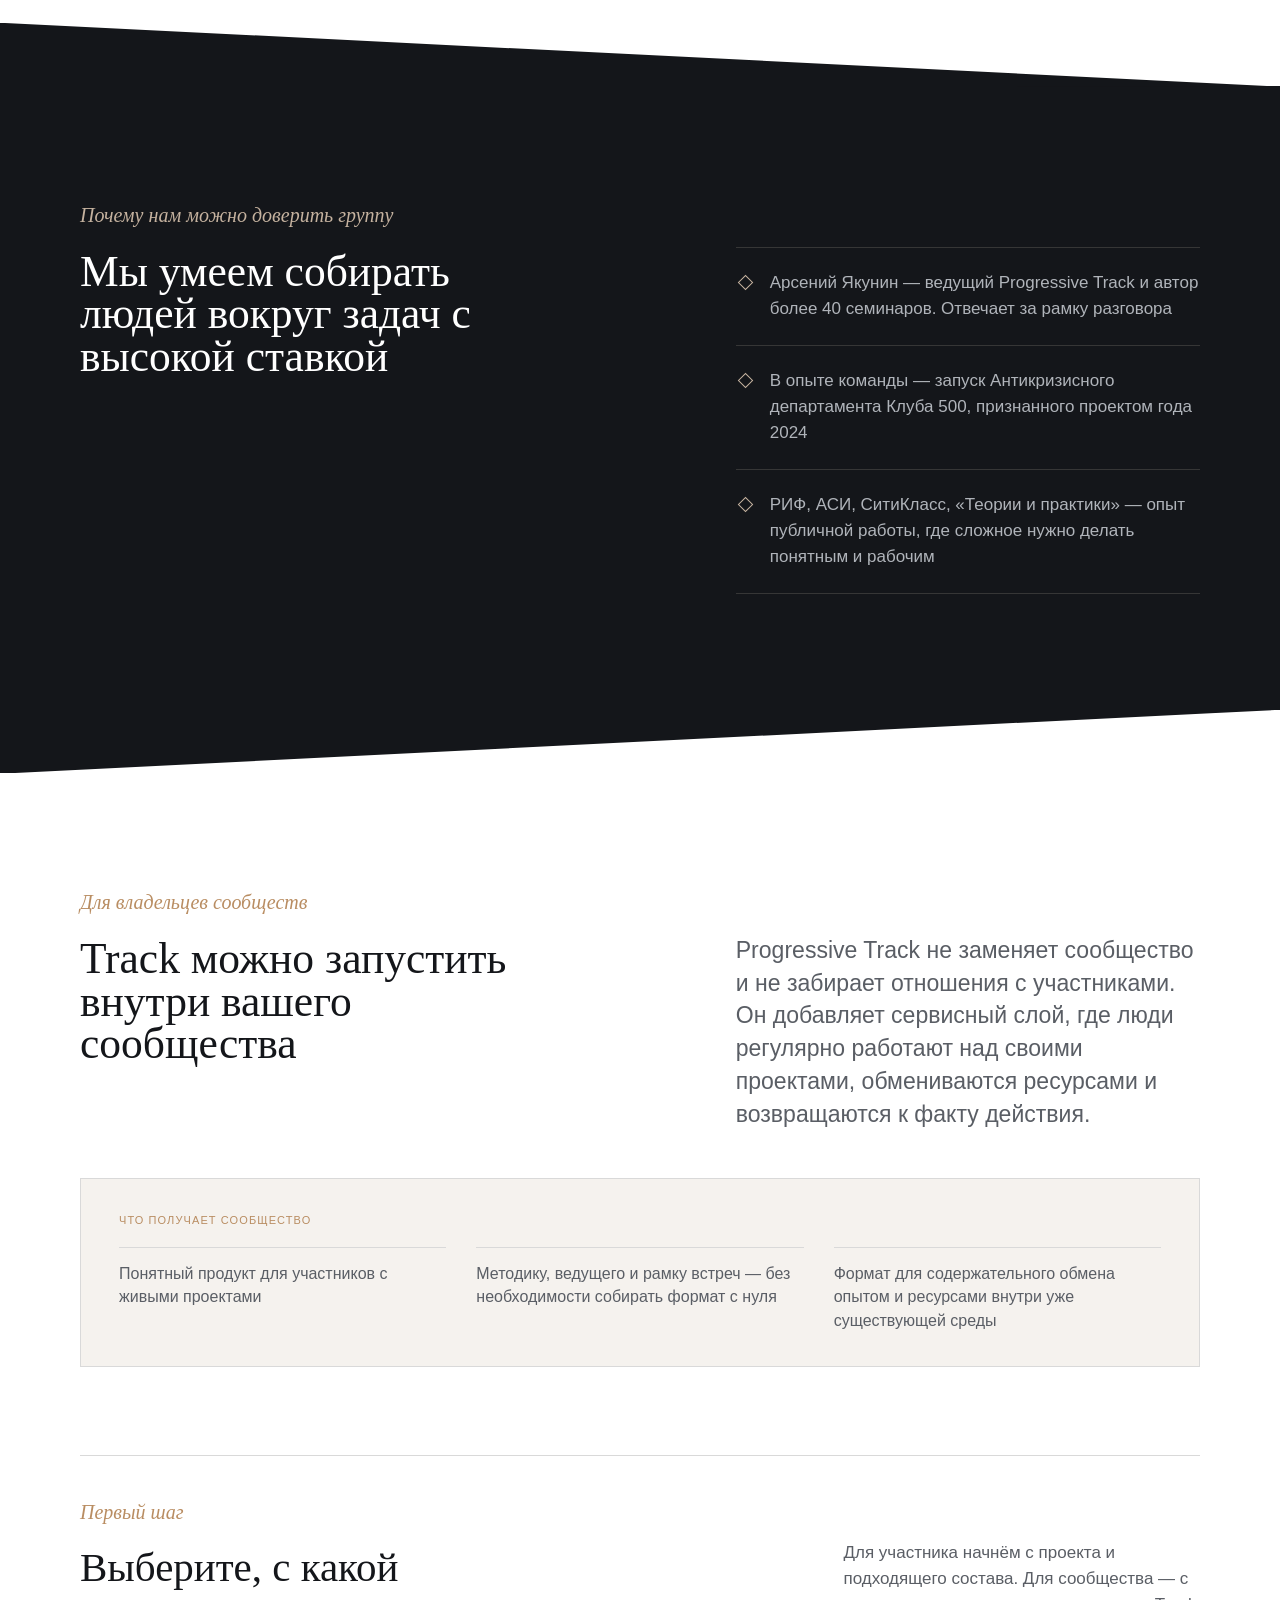
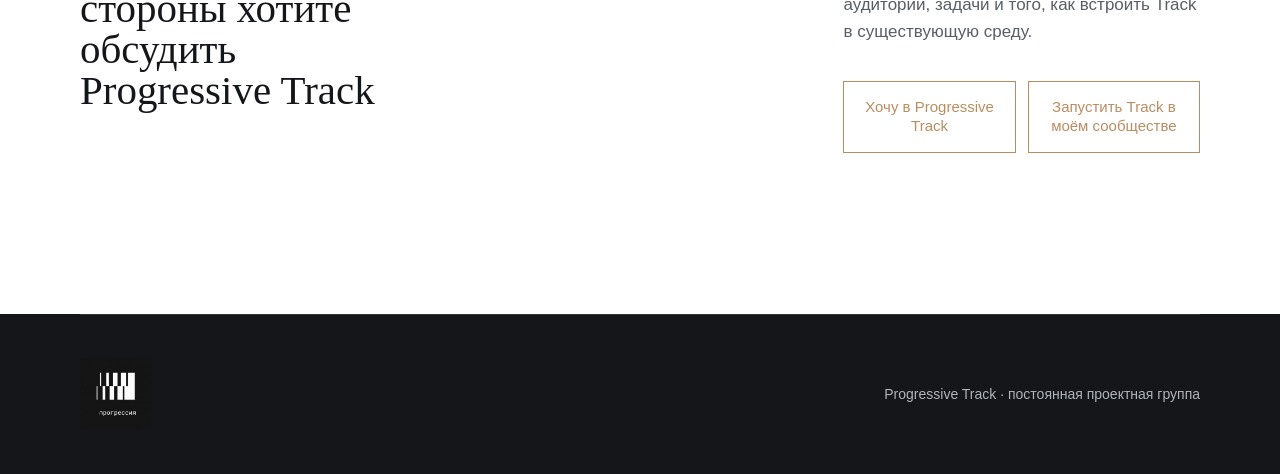
==== commit 5798cacd: "Align Progressive Track meeting cards" ====
--- a/Progression/Progressive_Track/index.html
+++ b/Progression/Progressive_Track/index.html
@@ -386,7 +386,7 @@
     .am-row-title {
       margin: 0;
       font-family: var(--am-font-heading);
-      font-size: 27px;
+      font-size: 25px;
       font-weight: 500;
       line-height: 1.1;
     }
@@ -451,12 +451,15 @@
     }
 
     .am-stage-card__title {
-      min-height: 66px;
+      height: 84px;
       margin: 52px 0 14px;
       font-family: var(--am-font-heading);
-      font-size: 31px;
+      font-size: 27px;
       font-weight: 500;
       line-height: 1;
+      letter-spacing: -.015em;
+      overflow-wrap: normal;
+      word-break: normal;
     }
 
     .am-stage-card p { margin: 0; color: var(--am-color-muted); font-size: 17px; line-height: 1.55; }
@@ -682,7 +685,7 @@
       .am-output-box { padding: 28px 24px; }
       .track-output-line { gap: 18px; }
       .am-stage-card { min-height: 0; }
-      .am-stage-card__title { min-height: 0; margin-top: 40px; }
+      .am-stage-card__title { height: auto; min-height: 0; margin-top: 40px; font-size: 29px; }
       .track-facilitator { grid-template-columns: 1fr; gap: 18px; }
       .track-context-grid { gap: 44px; }
       .track-cta { margin-top: 62px; gap: 36px; }
